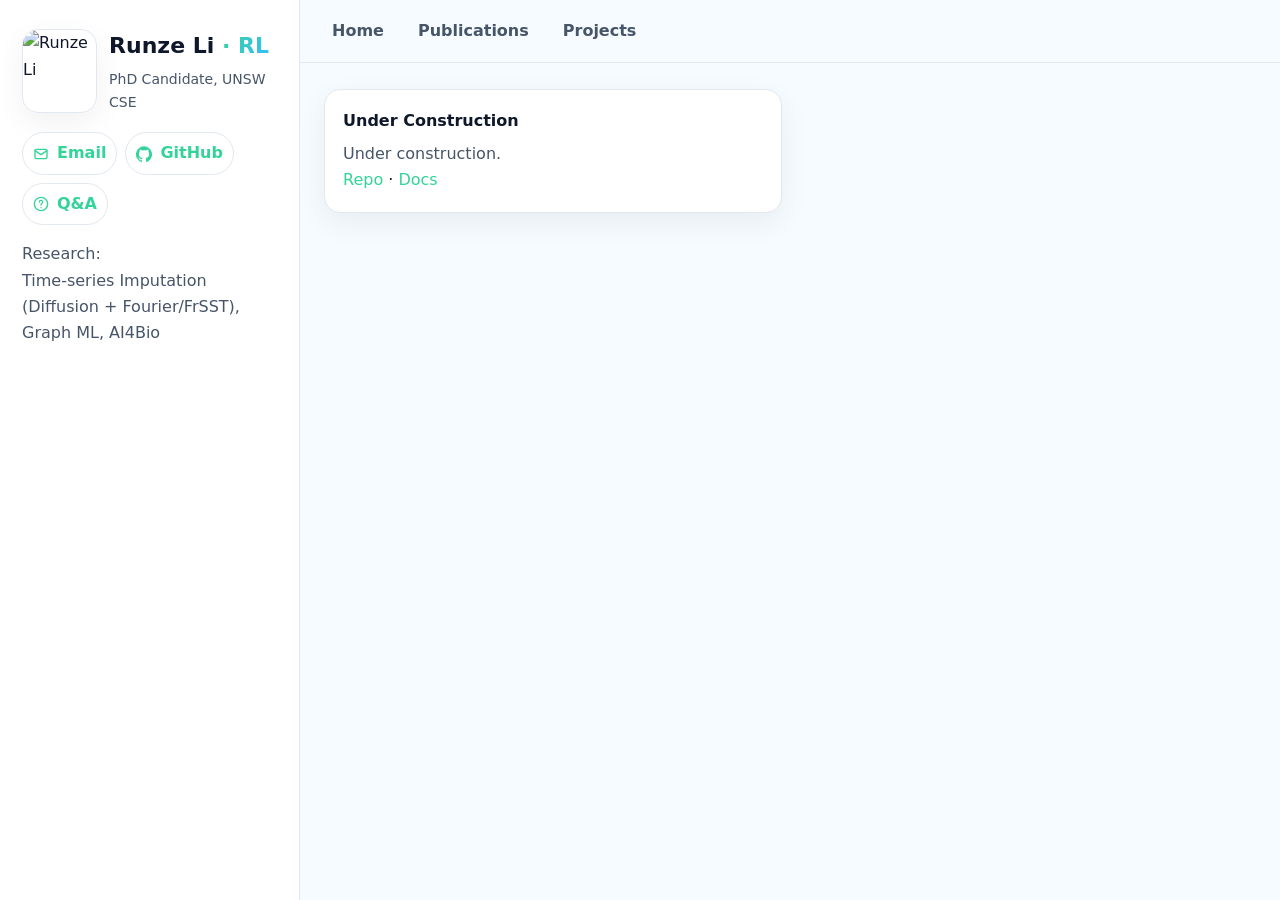
==== projects.html @ bc88df68 "init" ====
<!DOCTYPE html>
<html lang="en">
<head>
  <meta charset="utf-8" />
  <meta name="viewport" content="width=device-width, initial-scale=1" />
  <title>Projects — Runze Li</title>
  <meta name="theme-color" content="#34d399" />
  <style>
    :root{ --bg:#f6fbff; --panel:#ffffff; --text:#0f172a; --muted:#475569; --border:#e2e8f0; --accent:#34d399; --accent-2:#38bdf8; --shadow:0 10px 30px rgba(2,6,23,0.06); --sidebar-w:300px; }
    @media (prefers-color-scheme: dark){ :root{ --bg:#0b1020; --panel:#11162a; --text:#e6edf3; --muted:#9aa9b7; --border:#1f2a44; --accent:#34d399; --accent-2:#38bdf8; --shadow:0 10px 30px rgba(0,0,0,0.25);}}
    *{box-sizing:border-box} html,body{height:100%} body{margin:0; background:var(--bg); color:var(--text); font:16px/1.65 system-ui,-apple-system,Segoe UI,Roboto,Helvetica,Arial}
    a{color:var(--accent); text-decoration:none} a:hover{text-decoration:underline}
    .layout{display:flex; min-height:100vh}
    .sidebar{ position:sticky; top:0; align-self:flex-start; width:var(--sidebar-w); min-height:100vh; padding:28px 22px; border-right:1px solid var(--border); background:linear-gradient(180deg, color-mix(in srgb, var(--panel) 92%, white), var(--panel)); }
    .brand{display:flex; align-items:center; gap:12px; margin-bottom:18px}
    .avatar{width:84px; height:84px; border-radius:16px; object-fit:cover; border:1px solid var(--border); box-shadow:var(--shadow)}
    h1{font-size:22px; margin:0}
    .role{color:var(--muted); font-size:14px; margin-top:4px}
    .chips{display:flex; flex-wrap:wrap; gap:8px; margin-top:14px}
    .chip{display:inline-flex; align-items:center; gap:8px; padding:7px 10px; border-radius:999px; border:1px solid var(--border); background:var(--panel); font-weight:600}
    .accent{background:linear-gradient(120deg, var(--accent), var(--accent-2)); -webkit-background-clip:text; background-clip:text; color:transparent; font-weight:800}

    .main{flex:1; display:flex; flex-direction:column; min-width:0;}
    .header{ position:sticky; top:0; z-index:10; backdrop-filter:saturate(180%) blur(8px); background:color-mix(in srgb, var(--bg) 85%, transparent); border-bottom:1px solid var(--border); }
    .nav{max-width:1100px; margin:0 auto; display:flex; align-items:center; gap:10px; padding:10px 20px}
    .nav a{padding:8px 12px; border-radius:10px; color:var(--muted); font-weight:700}
    .nav a:hover{background:var(--panel); color:var(--text); text-decoration:none; border:1px solid var(--border)}
    .content{flex:1; padding:26px 24px 40px}
    .wrap{max-width:1100px; margin:0 auto}
    .card{background:var(--panel); border:1px solid var(--border); padding:18px; border-radius:16px; box-shadow:var(--shadow)}
    .grid{display:grid; gap:16px} @media(min-width:720px){ .grid{grid-template-columns:1fr 1fr} }
    .project b{font-size:16px}
    .project p{margin:6px 0 0; color:var(--muted)}
    .chip svg { width: 16px; height: 16px; }

    @media (max-width: 920px){
      :root{ --sidebar-w: 100%; }
      .layout{flex-direction:column}
      .sidebar{position:static; min-height:auto; border-right:none; border-bottom:1px solid var(--border)}
    }
  </style>
</head>
<body>
  <div class="layout">
    <div id="sidebar-slot"></div>

    <div class="main">
      <div id="header-slot"></div>

      <div id="content" class="content">
        <div class="wrap">
          <div class="grid">
            <div class="card project">
              <b>Under Construction</b>
              <p>Under construction.</p>
              <div><a href="#">Repo</a> · <a href="#">Docs</a></div>
            </div>
            <!-- <div class="card project">
              <b>TimeMixer++ Imputation Bench</b>
              <p>Unified pipeline for diffusion-based imputation with frequency-bias modules (DFT/STFT/FrSST).</p>
              <div><a href="#">Repo</a> · <a href="#">Docs</a></div>
            </div>
            <div class="card project">
              <b>WCM Pretraining Toolkit</b>
              <p>Whole-cell modeling front-task datasets: transcription modules, RNAP/NTP constraints, alignment tools.</p>
              <div><a href="#">Repo</a></div>
            </div> -->
          </div>
        </div>
      </div>
    </div>
  </div>

  <script>
    async function inject(slotId, url, selector){
      const slot = document.getElementById(slotId);
      try{
        const res = await fetch(url, {credentials:'same-origin'});
        const html = await res.text();
        const doc = new DOMParser().parseFromString(html, 'text/html');
        const node = doc.querySelector(selector) || doc.body.firstElementChild;
        slot.outerHTML = node.outerHTML;
      }catch(e){
        slot.innerHTML = '<div style="padding:16px;color:#ef4444">Failed to load '+url+'</div>';
      }
    }
    inject('sidebar-slot','./sidebar.html','#sidebar');
    inject('header-slot','./header.html','#header');
  </script>
</body>
</html>
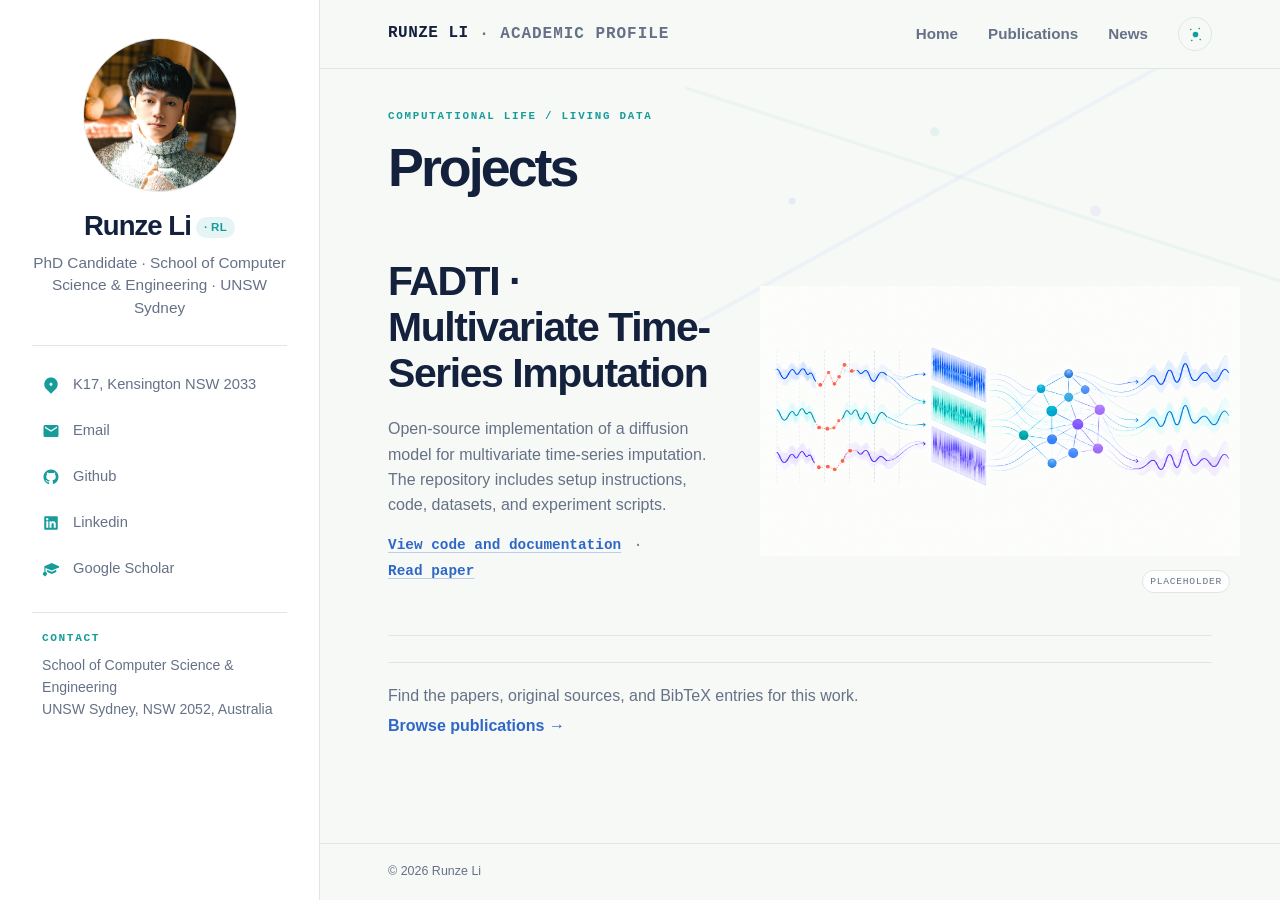
==== commit 51292a47: "update" ====
--- a/projects.html
+++ b/projects.html
@@ -4,88 +4,116 @@
   <meta charset="utf-8" />
   <meta name="viewport" content="width=device-width, initial-scale=1" />
   <title>Projects — Runze Li</title>
-  <meta name="theme-color" content="#34d399" />
-  <style>
-    :root{ --bg:#f6fbff; --panel:#ffffff; --text:#0f172a; --muted:#475569; --border:#e2e8f0; --accent:#34d399; --accent-2:#38bdf8; --shadow:0 10px 30px rgba(2,6,23,0.06); --sidebar-w:300px; }
-    @media (prefers-color-scheme: dark){ :root{ --bg:#0b1020; --panel:#11162a; --text:#e6edf3; --muted:#9aa9b7; --border:#1f2a44; --accent:#34d399; --accent-2:#38bdf8; --shadow:0 10px 30px rgba(0,0,0,0.25);}}
-    *{box-sizing:border-box} html,body{height:100%} body{margin:0; background:var(--bg); color:var(--text); font:16px/1.65 system-ui,-apple-system,Segoe UI,Roboto,Helvetica,Arial}
-    a{color:var(--accent); text-decoration:none} a:hover{text-decoration:underline}
-    .layout{display:flex; min-height:100vh}
-    .sidebar{ position:sticky; top:0; align-self:flex-start; width:var(--sidebar-w); min-height:100vh; padding:28px 22px; border-right:1px solid var(--border); background:linear-gradient(180deg, color-mix(in srgb, var(--panel) 92%, white), var(--panel)); }
-    .brand{display:flex; align-items:center; gap:12px; margin-bottom:18px}
-    .avatar{width:84px; height:84px; border-radius:16px; object-fit:cover; border:1px solid var(--border); box-shadow:var(--shadow)}
-    h1{font-size:22px; margin:0}
-    .role{color:var(--muted); font-size:14px; margin-top:4px}
-    .chips{display:flex; flex-wrap:wrap; gap:8px; margin-top:14px}
-    .chip{display:inline-flex; align-items:center; gap:8px; padding:7px 10px; border-radius:999px; border:1px solid var(--border); background:var(--panel); font-weight:600}
-    .accent{background:linear-gradient(120deg, var(--accent), var(--accent-2)); -webkit-background-clip:text; background-clip:text; color:transparent; font-weight:800}
-
-    .main{flex:1; display:flex; flex-direction:column; min-width:0;}
-    .header{ position:sticky; top:0; z-index:10; backdrop-filter:saturate(180%) blur(8px); background:color-mix(in srgb, var(--bg) 85%, transparent); border-bottom:1px solid var(--border); }
-    .nav{max-width:1100px; margin:0 auto; display:flex; align-items:center; gap:10px; padding:10px 20px}
-    .nav a{padding:8px 12px; border-radius:10px; color:var(--muted); font-weight:700}
-    .nav a:hover{background:var(--panel); color:var(--text); text-decoration:none; border:1px solid var(--border)}
-    .content{flex:1; padding:26px 24px 40px}
-    .wrap{max-width:1100px; margin:0 auto}
-    .card{background:var(--panel); border:1px solid var(--border); padding:18px; border-radius:16px; box-shadow:var(--shadow)}
-    .grid{display:grid; gap:16px} @media(min-width:720px){ .grid{grid-template-columns:1fr 1fr} }
-    .project b{font-size:16px}
-    .project p{margin:6px 0 0; color:var(--muted)}
-    .chip svg { width: 16px; height: 16px; }
-
-    @media (max-width: 920px){
-      :root{ --sidebar-w: 100%; }
-      .layout{flex-direction:column}
-      .sidebar{position:static; min-height:auto; border-right:none; border-bottom:1px solid var(--border)}
-    }
-  </style>
+<!--  <link rel="icon" href="assets/rl-logo-light.svg" media="(prefers-color-scheme: light)">-->
+  <link rel="icon" href="assets/rl-logo-light.svg" >
+<!--  <link rel="icon" href="assets/rl-logo-dark.svg"  media="(prefers-color-scheme: dark)">-->
+  <meta name="description" content="Personal academic profile of a PhD candidate in the School of Computer Science and Engineering, UNSW Sydney." />
+  <link rel="stylesheet" href="assets/css/style.css" />
 </head>
 <body>
-  <div class="layout">
-    <div id="sidebar-slot"></div>
+  <div class="container">
+    <!-- Sidebar -->
+    <aside class="sidebar" id="sidebar">
+      <div class="brand">
+        <img class="avatar" src="assets/people/runze-li.jpg" alt="Profile portrait" />
+        <div class="name">Runze Li<span class="accent"> · RL</span></div>
+        <div class="role">PhD Candidate · School of Computer Science & Engineering · UNSW Sydney</div>
 
-    <div class="main">
-      <div id="header-slot"></div>
+        <div class="chips" aria-label="Profile links">
+          <!-- Position -->
+          <a class="chip" href="https://www.google.com/maps/place/School+of+Computer+Science+and+Engineering/@-33.9188705,151.2287617,18z/data=!3m1!5s0x6b12b18a49a4eefb:0x5e0be1a85a0eca0d!4m10!1m2!2m1!1sK17+Kensington!3m6!1s0x15b83a85cd43ded:0xae9b690cb686f09f!8m2!3d-33.9188705!4d151.2309733!15sCg5LMTcgS2Vuc2luZ3RvbpIBFXVuaXZlcnNpdHlfZGVwYXJ0bWVudOABAA!16s%2Fm%2F0g5sp1g?entry=ttu&g_ep=EgoyMDI1MDgxOS4wIKXMDSoASAFQAw%3D%3D" target="_blank" rel="noopener" title="Position">
+            <svg viewBox="0 0 24 24" aria-hidden="true" focusable="false" fill="currentColor">
+              <defs>
+              <linearGradient id="h2grad" x1="0" y1="0" x2="1" y2="1">
+                <stop offset="0%" stop-color="var(--accent1)" />
+                <stop offset="100%" stop-color="var(--accent2)" />
+              </linearGradient>
+            </defs>
+            <path fill="url(#h2grad)" d="M18.364 17.364L12 23.7279L5.63604 17.364C2.12132 13.8492 2.12132 8.15076 5.63604 4.63604C9.15076 1.12132 14.8492 1.12132 18.364 4.63604C21.8787 8.15076 21.8787 13.8492 18.364 17.364ZM12 13C13.1046 13 14 12.1046 14 11C14 9.89543 13.1046 9 12 9C10.8954 9 10 9.89543 10 11C10 12.1046 10.8954 13 12 13Z"></path>
+          </svg>
+            <!-- <svg viewBox="0 0 24 24" aria-hidden="true" focusable="false"><path fill="currentColor" d="M10 2h4a2 2 0 0 1 2 2v2h2a2 2 0 0 1 2 2v3h-2V8h-4v2h-4V8H6v3H4V8a2 2 0 0 1 2-2h2V4a2 2 0 0 1 2-2Zm0 4h4V4h-4v2ZM2 13a2 2 0 0 1 2-2h16a2 2 0 0 1 2 2v5a2 2 0 0 1-2 2H4a2 2 0 0 1-2-2v-5Zm2 0v5h16v-5H4Z"/></svg> -->
+            <span>K17, Kensington NSW 2033</span>
+          </a>
+          <!-- Email -->
+          <a class="chip" href="mailto:runze.li1@unsw.edu.au" title="Email">
+            <svg viewBox="0 0 24 24" aria-hidden="true" focusable="false" fill="currentColor" ><path fill="url(#h2grad)" d="M20 4H4a2 2 0 0 0-2 2v12a2 2 0 0 0 2 2h16a2 2 0 0 0 2-2V6a2 2 0 0 0-2-2Zm0 4-8 5L4 8V6l8 5 8-5v2Z"/></svg>
+            <span>Email</span>
+          </a>
+          <!-- GitHub -->
+          <a class="chip" href="https://github.com/RazeenLI" target="_blank" rel="noopener" title="GitHub">
+            <svg viewBox="0 0 24 24" aria-hidden="true" focusable="false" fill="currentColor"><path fill="url(#h2grad)" d="M12.001 2C6.47598 2 2.00098 6.475 2.00098 12C2.00098 16.425 4.86348 20.1625 8.83848 21.4875C9.33848 21.575 9.52598 21.275 9.52598 21.0125C9.52598 20.775 9.51348 19.9875 9.51348 19.15C7.00098 19.6125 6.35098 18.5375 6.15098 17.975C6.03848 17.6875 5.55098 16.8 5.12598 16.5625C4.77598 16.375 4.27598 15.9125 5.11348 15.9C5.90098 15.8875 6.46348 16.625 6.65098 16.925C7.55098 18.4375 8.98848 18.0125 9.56348 17.75C9.65098 17.1 9.91348 16.6625 10.201 16.4125C7.97598 16.1625 5.65098 15.3 5.65098 11.475C5.65098 10.3875 6.03848 9.4875 6.67598 8.7875C6.57598 8.5375 6.22598 7.5125 6.77598 6.1375C6.77598 6.1375 7.61348 5.875 9.52598 7.1625C10.326 6.9375 11.176 6.825 12.026 6.825C12.876 6.825 13.726 6.9375 14.526 7.1625C16.4385 5.8625 17.276 6.1375 17.276 6.1375C17.826 7.5125 17.476 8.5375 17.376 8.7875C18.0135 9.4875 18.401 10.375 18.401 11.475C18.401 15.3125 16.0635 16.1625 13.8385 16.4125C14.201 16.725 14.5135 17.325 14.5135 18.2625C14.5135 19.6 14.501 20.675 14.501 21.0125C14.501 21.275 14.6885 21.5875 15.1885 21.4875C19.259 20.1133 21.9999 16.2963 22.001 12C22.001 6.475 17.526 2 12.001 2Z"></path></svg>
+            <!-- <svg viewBox="0 0 24 24" aria-hidden="true" focusable="false"><path fill="currentColor" d="M12 .5A11.5 11.5 0 0 0 .5 12.4c0 5.26 3.43 9.72 8.19 11.29.6.11.82-.27.82-.58v-2.2c-3.33.74-4.03-1.61-4.03-1.61-.55-1.42-1.35-1.8-1.35-1.8-1.1-.76.08-.74.08-.74 1.22.09 1.86 1.27 1.86 1.27 1.08 1.85 2.83 1.32 3.52 1.01.11-.8.42-1.33.76-1.64-2.66-.31-5.46-1.37-5.46-6.1 0-1.35.47-2.44 1.26-3.3-.13-.31-.55-1.58.12-3.29 0 0 1.03-.34 3.38 1.26a11.7 11.7 0 0 1 6.16 0c2.34-1.6 3.37-1.26 3.37-1.26.68 1.71.26 2.98.13 3.29.79.86 1.25 1.95 1.25 3.3 0 4.74-2.8 5.78-5.47 6.1.43.39.81 1.16.81 2.35v3.48c0 .32.22.7.83.58A11.5 11.5 0 0 0 23.5 12.4 11.5 11.5 0 0 0 12 .5Z"/></svg> -->
+            <span>Github</span>
+          </a>
+          <!-- Linkedin -->
+          <a class="chip" href="https://www.linkedin.com/in/runze-razeen-li/" target="_blank" rel="noopener" title="LinkedIn">
+            <svg viewBox="0 0 24 24" aria-hidden="true" focusable="false" fill="currentColor"><path fill="url(#h2grad)" d="M18.3362 18.339H15.6707V14.1622C15.6707 13.1662 15.6505 11.8845 14.2817 11.8845C12.892 11.8845 12.6797 12.9683 12.6797 14.0887V18.339H10.0142V9.75H12.5747V10.9207H12.6092C12.967 10.2457 13.837 9.53325 15.1367 9.53325C17.8375 9.53325 18.337 11.3108 18.337 13.6245V18.339H18.3362ZM7.00373 8.57475C6.14573 8.57475 5.45648 7.88025 5.45648 7.026C5.45648 6.1725 6.14648 5.47875 7.00373 5.47875C7.85873 5.47875 8.55173 6.1725 8.55173 7.026C8.55173 7.88025 7.85798 8.57475 7.00373 8.57475ZM8.34023 18.339H5.66723V9.75H8.34023V18.339ZM19.6697 3H4.32923C3.59498 3 3.00098 3.5805 3.00098 4.29675V19.7033C3.00098 20.4202 3.59498 21 4.32923 21H19.6675C20.401 21 21.001 20.4202 21.001 19.7033V4.29675C21.001 3.5805 20.401 3 19.6675 3H19.6697Z"></path></svg>
+            <span>Linkedin</span>
+          </a>
+          <a class="chip" href="https://scholar.google.com/citations?user=N20j5o0AAAAJ&amp;hl=zh-CN" target="_blank" rel="noopener" title="Google Scholar">
+            <svg viewBox="0 0 24 24" aria-hidden="true" focusable="false" fill="currentColor"><path fill="url(#h2grad)" d="m22.75 8.3076 -9.7954 -4.24412L3.15912 8.3076v7.2358L1.25 17.4525v2.0532l2.65909 2.6591 2.65909 -2.6591v-2.0532l-1.90906 -1.909v-4.9763l8.29548 3.5942L22.75 9.91727V8.3076ZM6.87273 13.1568l0.00699 2.8244 6.07358 2.847 6.0841 -2.8473 -0.0007 -2.8242 -5.784 2.506 -0.2981 0.1292 -0.2982 -0.1292 -5.78367 -2.5059Z"/></svg>
+            <span>Google Scholar</span>
+          </a>
+        </div>
 
-      <div id="content" class="content">
-        <div class="wrap">
-          <div class="grid">
-            <div class="card project">
-              <b>Under Construction</b>
-              <p>Under construction.</p>
-              <div><a href="#">Repo</a> · <a href="#">Docs</a></div>
-            </div>
-            <!-- <div class="card project">
-              <b>TimeMixer++ Imputation Bench</b>
-              <p>Unified pipeline for diffusion-based imputation with frequency-bias modules (DFT/STFT/FrSST).</p>
-              <div><a href="#">Repo</a> · <a href="#">Docs</a></div>
-            </div>
-            <div class="card project">
-              <b>WCM Pretraining Toolkit</b>
-              <p>Whole-cell modeling front-task datasets: transcription modules, RNAP/NTP constraints, alignment tools.</p>
-              <div><a href="#">Repo</a></div>
-            </div> -->
-          </div>
+        <div class="sidebar-section">
+          <h3>Contact</h3>
+          <p class="small">School of Computer Science & Engineering<br/>UNSW Sydney, NSW 2052, Australia</p>
         </div>
       </div>
-    </div>
+    </aside>
+
+    <!-- Main -->
+    <main class="main">
+      <header class="header" role="banner">
+        <div class="toolbar">
+          <span class="site-title"><span class="accent">Runze Li</span> · Academic Profile</span>
+          <nav class="nav" aria-label="Primary">
+            <a class="tab-btn" id="tab-home" href="index.html">Home</a>
+            <a class="tab-btn" id="tab-publications" href="publications.html">Publications</a>
+            <a class="tab-btn active" id="tab-projects" href="projects.html" aria-current="page" hidden>Projects</a>
+            <a class="tab-btn" id="tab-news" href="news.html">News</a>
+            <button class="theme-toggle" id="themeToggle" title="Toggle theme" aria-label="Toggle theme">
+              <svg class="icon-sun" viewBox="0 0 24 24" aria-hidden="true"><path fill="url(#h2grad)"  d="M6.76 4.84 5.34 3.42 3.92 4.84l1.42 1.42 1.42-1.42Zm10.48 14.32 1.42 1.42 1.42-1.42-1.42-1.42-1.42 1.42ZM12 4V2h-0v2h0Zm0 18v-2h0v2h0ZM4 12H2v0h2v0Zm18 0h-2v0h2v0ZM6.76 19.16l-1.42 1.42 1.42 1.42 1.42-1.42-1.42-1.42Zm10.48-14.32 1.42-1.42-1.42-1.42-1.42 1.42 1.42 1.42ZM12 8a4 4 0 1 1 0 8 4 4 0 0 1 0-8Z"/></svg>
+              <svg class="icon-moon" viewBox="0 0 24 24" aria-hidden="true"><path fill="url(#h2grad)" d="M21 12.79A9 9 0 1 1 11.21 3 7 7 0 0 0 21 12.79Z"/></svg>
+            </button>
+            <!-- <button class="mobile-toggle" id="toggleSidebar" title="Toggle sidebar" aria-label="Toggle sidebar">
+              <svg width="18" height="18" viewBox="0 0 24 24" aria-hidden="true"><path fill="url(#h2grad)" d="M3 6h18v2H3V6Zm0 5h18v2H3v-2Zm0 5h18v2H3v-2Z"/></svg>
+              Sidebar
+            </button> -->
+          </nav>
+        </div>
+      </header>
+
+      <section class="content">
+        <section id="projects" class="tab-panel active" role="tabpanel" aria-labelledby="tab-projects">
+          <h1>Projects</h1>
+          <ul class="pub-list">
+            <li class="pub-item">
+              <div class="project-copy">
+                <div class="title">FADTI · Multivariate Time-Series Imputation</div>
+                <p>Open-source implementation of a diffusion model for multivariate time-series imputation. The repository includes setup instructions, code, datasets, and experiment scripts.</p>
+                <div class="meta"><a href="https://github.com/RazeenLI/FADTI" target="_blank" rel="noopener">View code and documentation</a> · <a href="https://arxiv.org/abs/2512.15116" target="_blank" rel="noopener">Read paper</a></div>
+              </div>
+              <figure class="project-figure">
+                <img src="assets/placeholders/fadti-project.png" alt="Placeholder for the FADTI project figure">
+                <span class="placeholder-badge">Placeholder</span>
+              </figure>
+            </li>
+          </ul>
+          <div class="research-footer">
+            <p>Find the papers, original sources, and BibTeX entries for this work.</p>
+            <a href="publications.html">Browse publications →</a>
+          </div>
+        </section>
+      </section>
+
+      <footer>
+        © <span id="year"></span> Runze Li
+      </footer>
+    </main>
   </div>
 
-  <script>
-    async function inject(slotId, url, selector){
-      const slot = document.getElementById(slotId);
-      try{
-        const res = await fetch(url, {credentials:'same-origin'});
-        const html = await res.text();
-        const doc = new DOMParser().parseFromString(html, 'text/html');
-        const node = doc.querySelector(selector) || doc.body.firstElementChild;
-        slot.outerHTML = node.outerHTML;
-      }catch(e){
-        slot.innerHTML = '<div style="padding:16px;color:#ef4444">Failed to load '+url+'</div>';
-      }
-    }
-    inject('sidebar-slot','./sidebar.html','#sidebar');
-    inject('header-slot','./header.html','#header');
-  </script>
+  <script src="assets/js/main.js"></script>
 </body>
 </html>
--- a/assets/css/style.css
+++ b/assets/css/style.css
@@ -0,0 +1,990 @@
+:root {
+  --sidebar-width: 320px;
+  --page-gutter: 68px;
+  --bg: #f7f9f7;
+  --surface: #ffffff;
+  --text: #14213d;
+  --muted: #657186;
+  --border: #dfe7e4;
+  --teal: #169d9b;
+  --blue: #3976e6;
+  --violet: #8b5cf6;
+  --coral: #f07867;
+  --link: #2f67c8;
+  --font: Inter, ui-sans-serif, -apple-system, BlinkMacSystemFont, "Segoe UI", Helvetica, Arial, sans-serif;
+  --mono: "SFMono-Regular", Consolas, "Liberation Mono", monospace;
+}
+
+:root[data-theme="dark"] {
+  --bg: #0d1424;
+  --surface: #111c30;
+  --text: #edf4ff;
+  --muted: #a5b1c4;
+  --border: #283951;
+  --teal: #36c4bb;
+  --blue: #79a5ff;
+  --violet: #b291ff;
+  --coral: #ff907f;
+  --link: #91b8ff;
+}
+
+* { box-sizing: border-box; }
+[hidden] { display: none !important; }
+html { min-height: 100%; scroll-behavior: smooth; }
+
+body {
+  margin: 0;
+  min-height: 100%;
+  color: var(--text);
+  background: var(--bg);
+  font-family: var(--font);
+  font-size: 16px;
+  line-height: 1.58;
+  -webkit-font-smoothing: antialiased;
+}
+
+a { color: inherit; text-decoration: none; }
+a:focus-visible, button:focus-visible {
+  outline: 3px solid color-mix(in srgb, var(--blue) 42%, transparent);
+  outline-offset: 3px;
+}
+
+.container { display: flex; min-height: 100vh; }
+
+.sidebar {
+  position: sticky;
+  top: 0;
+  align-self: flex-start;
+  width: var(--sidebar-width);
+  min-width: var(--sidebar-width);
+  height: 100vh;
+  overflow: auto;
+  padding: 38px 32px 30px;
+  background: var(--surface);
+  border-right: 1px solid var(--border);
+}
+
+.brand {
+  display: flex;
+  flex-direction: column;
+  align-items: flex-start;
+}
+
+.avatar {
+  width: 154px;
+  height: 154px;
+  margin: 0 auto 18px;
+  align-self: center;
+  object-fit: cover;
+  border: 1px solid var(--border);
+  border-radius: 50%;
+}
+
+.name {
+  width: 100%;
+  font-size: 1.72rem;
+  font-weight: 750;
+  line-height: 1.15;
+  letter-spacing: -.035em;
+  text-align: center;
+}
+
+.accent {
+  display: inline-flex;
+  margin-left: 5px;
+  padding: 4px 8px;
+  color: var(--teal);
+  background: color-mix(in srgb, var(--teal) 11%, transparent);
+  border-radius: 999px;
+  font-size: .72rem;
+  font-weight: 750;
+  letter-spacing: .03em;
+  vertical-align: middle;
+}
+
+.role {
+  width: 100%;
+  margin-top: 10px;
+  color: var(--muted);
+  font-size: .96rem;
+  line-height: 1.48;
+  text-align: center;
+}
+
+.chips {
+  width: 100%;
+  display: grid;
+  gap: 4px;
+  margin-top: 25px;
+  padding-top: 18px;
+  border-top: 1px solid var(--border);
+}
+
+.chip {
+  display: grid;
+  grid-template-columns: 20px minmax(0, 1fr);
+  align-items: center;
+  gap: 11px;
+  min-height: 42px;
+  padding: 7px 10px;
+  color: var(--muted);
+  border-radius: 8px;
+  font-size: .92rem;
+  transition: color .16s ease, background .16s ease;
+}
+
+.chip:hover {
+  color: var(--text);
+  background: color-mix(in srgb, var(--teal) 8%, transparent);
+}
+
+.chip svg { width: 18px; height: 18px; flex: 0 0 auto; }
+.chip svg path, h2 svg path, .theme-toggle svg path { fill: var(--teal); }
+
+.sidebar-section {
+  width: 100%;
+  margin-top: 22px;
+  padding: 18px 10px 0;
+  border-top: 1px solid var(--border);
+}
+
+.sidebar-section h3 {
+  margin: 0 0 8px;
+  color: var(--teal);
+  font-family: var(--mono);
+  font-size: .7rem;
+  letter-spacing: .14em;
+  text-transform: uppercase;
+}
+
+.sidebar p.small {
+  margin: 0;
+  color: var(--muted);
+  font-size: .88rem;
+}
+
+.main {
+  min-width: 0;
+  flex: 1;
+  display: flex;
+  flex-direction: column;
+}
+
+.header {
+  position: sticky;
+  top: 0;
+  z-index: 20;
+  background: color-mix(in srgb, var(--bg) 89%, transparent);
+  border-bottom: 1px solid var(--border);
+  backdrop-filter: blur(16px);
+}
+
+.toolbar {
+  width: 100%;
+  min-height: 68px;
+  padding: 0 var(--page-gutter);
+  display: flex;
+  align-items: center;
+  justify-content: space-between;
+}
+
+.site-title {
+  color: var(--muted);
+  font-family: var(--mono);
+  font-size: 1rem;
+  font-weight: 700;
+  letter-spacing: .06em;
+  text-transform: uppercase;
+}
+
+.site-title .accent {
+  margin: 0;
+  padding: 0;
+  color: var(--text);
+  background: transparent;
+  font: inherit;
+}
+
+.nav {
+  align-self: stretch;
+  display: flex;
+  align-items: stretch;
+  gap: 30px;
+}
+
+.tab-btn {
+  position: relative;
+  display: inline-flex;
+  align-items: center;
+  color: var(--muted);
+  font-size: .95rem;
+  font-weight: 600;
+}
+
+.tab-btn::after {
+  content: "";
+  position: absolute;
+  left: 0;
+  right: 0;
+  bottom: -1px;
+  height: 2px;
+  background: linear-gradient(90deg, var(--teal), var(--blue));
+  transform: scaleX(0);
+  transition: transform .16s ease;
+}
+
+.tab-btn:hover, .tab-btn.active { color: var(--text); }
+.tab-btn:hover::after, .tab-btn.active::after { transform: scaleX(1); }
+
+.theme-toggle {
+  align-self: center;
+  display: grid;
+  place-items: center;
+  width: 34px;
+  height: 34px;
+  padding: 0;
+  color: var(--teal);
+  background: transparent;
+  border: 1px solid var(--border);
+  border-radius: 50%;
+  cursor: pointer;
+}
+
+.theme-toggle svg { width: 17px; height: 17px; }
+:root[data-theme="light"] .icon-moon { display: none; }
+:root[data-theme="dark"] .icon-sun { display: none; }
+
+.content {
+  position: relative;
+  width: 100%;
+  margin: 0;
+  padding: 40px var(--page-gutter) 72px;
+}
+
+.content::before {
+  content: "";
+  position: absolute;
+  z-index: -1;
+  top: 0;
+  right: 0;
+  width: 62%;
+  height: 330px;
+  opacity: .65;
+  background:
+    radial-gradient(circle at 18% 40%, color-mix(in srgb, var(--blue) 16%, transparent) 0 3px, transparent 4px),
+    radial-gradient(circle at 42% 19%, color-mix(in srgb, var(--teal) 13%, transparent) 0 4px, transparent 5px),
+    radial-gradient(circle at 69% 43%, color-mix(in srgb, var(--violet) 12%, transparent) 0 5px, transparent 6px),
+    linear-gradient(151deg, transparent 39%, color-mix(in srgb, var(--blue) 8%, transparent) 39.3% 39.7%, transparent 40%),
+    linear-gradient(18deg, transparent 59%, color-mix(in srgb, var(--teal) 8%, transparent) 59.3% 59.7%, transparent 60%);
+  pointer-events: none;
+}
+
+.tab-panel { display: none; }
+.tab-panel.active { display: block; }
+
+h1, h2, h3 { margin-top: 0; color: var(--text); font-family: var(--font); }
+
+h1 {
+  margin-bottom: 28px;
+  font-size: clamp(2.75rem, 4.2vw, 3.8rem);
+  line-height: 1.02;
+  letter-spacing: -.055em;
+  font-weight: 760;
+}
+
+h1::before {
+  content: "COMPUTATIONAL LIFE  /  LIVING DATA";
+  display: block;
+  margin-bottom: 17px;
+  color: var(--teal);
+  font-family: var(--mono);
+  font-size: .68rem;
+  line-height: 1.3;
+  font-weight: 700;
+  letter-spacing: .16em;
+}
+
+h2 {
+  display: flex;
+  align-items: center;
+  gap: 9px;
+  margin: 44px 0 20px;
+  font-size: 1.75rem;
+  line-height: 1.2;
+  letter-spacing: -.025em;
+}
+
+h2 svg { width: .82em; height: .82em; }
+h3 { font-size: 1.08rem; line-height: 1.35; }
+p { margin: 8px 0 12px; }
+ul { margin: 0; padding: 0; }
+li { margin: 0; }
+.muted { color: var(--muted); }
+
+.intro a, .content p > a {
+  color: var(--link);
+  text-decoration: underline;
+  text-decoration-color: color-mix(in srgb, var(--link) 34%, transparent);
+  text-underline-offset: 3px;
+}
+
+/* Home */
+.about-hero {
+  position: relative;
+  min-height: 405px;
+  padding: 4px 52% 30px 0;
+}
+
+.about-hero h1 { margin-bottom: 24px; }
+
+.about-hero .intro {
+  max-width: 650px;
+  color: var(--muted);
+  font-size: 1rem;
+}
+
+.about-hero .intro:first-of-type { color: var(--text); }
+
+.science-visual {
+  position: absolute;
+  top: 54px;
+  right: -18px;
+  width: 60%;
+  height: 330px;
+  display: flex;
+  align-items: center;
+}
+
+.science-visual img {
+  width: 100%;
+  height: 100%;
+  object-fit: contain;
+  mix-blend-mode: darken;
+}
+
+.placeholder-badge {
+  position: absolute;
+  right: 10px;
+  bottom: 8px;
+  padding: 3px 7px;
+  color: var(--muted);
+  background: color-mix(in srgb, var(--surface) 88%, transparent);
+  border: 1px solid var(--border);
+  border-radius: 999px;
+  font-family: var(--mono);
+  font-size: .6rem;
+  letter-spacing: .08em;
+  text-transform: uppercase;
+}
+
+#home .news-list {
+  list-style: none;
+  display: grid;
+  grid-auto-flow: column;
+  grid-auto-columns: calc((100% - 54px) / 4);
+  gap: 18px;
+  overflow-x: auto;
+  overscroll-behavior-inline: contain;
+  padding: 0 0 14px;
+  scroll-padding-inline: 1px;
+  scroll-snap-type: inline mandatory;
+  scrollbar-color: color-mix(in srgb, var(--teal) 58%, transparent) transparent;
+  scrollbar-width: thin;
+}
+
+#home .news-list:focus-visible {
+  outline: 3px solid color-mix(in srgb, var(--blue) 34%, transparent);
+  outline-offset: 5px;
+}
+
+#home .news-list::-webkit-scrollbar { height: 7px; }
+#home .news-list::-webkit-scrollbar-track { background: transparent; }
+#home .news-list::-webkit-scrollbar-thumb {
+  background: color-mix(in srgb, var(--teal) 48%, transparent);
+  border-radius: 999px;
+}
+
+#home .news-list::before, #home .news-item::before { display: none; }
+
+#home .news-item {
+  display: block;
+  min-width: 0;
+  padding: 0;
+  background: transparent;
+  border: 0;
+  border-radius: 0;
+  scroll-snap-align: start;
+}
+
+#home .news-thumb-link {
+  width: 100%;
+  display: block;
+  overflow: hidden;
+  border-radius: 10px;
+}
+
+#home .news-thumb {
+  width: 100%;
+  aspect-ratio: 16 / 9;
+  display: block;
+  object-fit: cover;
+}
+
+#home .news-body { padding: 14px 0 0; }
+#home .news-item h3 { margin: 0 0 7px; font-size: 1.05rem; }
+#home .news-item .muted { font-size: .9rem; }
+
+.news-meta {
+  color: var(--teal);
+  font-family: var(--mono);
+  font-size: .72rem;
+}
+
+.news-actions { margin-top: 8px; }
+
+.read-more,
+.pub-item .meta a {
+  color: var(--link);
+  font-weight: 650;
+  text-decoration: underline;
+  text-decoration-color: color-mix(in srgb, var(--link) 30%, transparent);
+  text-underline-offset: 3px;
+}
+
+.edu-list {
+  display: grid;
+  grid-template-columns: repeat(3, minmax(0, 1fr));
+  gap: 28px;
+}
+
+.edu-item {
+  min-width: 0;
+  padding: 20px 0 4px;
+  border-top: 2px solid var(--border);
+}
+
+.edu-header {
+  display: grid;
+  grid-template-columns: 76px 1fr;
+  gap: 16px;
+  align-items: start;
+}
+
+.edu-logo {
+  width: 68px;
+  height: 68px;
+  object-fit: contain;
+}
+
+.edu-header > div:first-of-type { min-width: 0; }
+.degree { font-weight: 720; line-height: 1.35; }
+.field, .school { color: var(--muted); font-size: .9rem; }
+.dates {
+  grid-column: 2;
+  color: var(--teal);
+  font-family: var(--mono);
+  font-size: .72rem;
+}
+
+/* Publications */
+.pub-list {
+  list-style: none;
+  width: 100%;
+  border-top: 1px solid var(--border);
+}
+
+#publications .pub-item {
+  display: grid;
+  grid-template-columns: 78px 240px minmax(0, 1fr);
+  gap: 24px;
+  align-items: start;
+  padding: 26px 0;
+  border-bottom: 1px solid var(--border);
+}
+
+.pub-year {
+  align-self: start;
+  padding-top: 5px;
+  color: var(--text);
+  font-size: 1.45rem;
+  font-weight: 720;
+}
+
+.pub-figure {
+  position: relative;
+  align-self: start;
+  width: 240px;
+  aspect-ratio: 4 / 3;
+  margin: 18px 0 0;
+  overflow: hidden;
+  background: #fff;
+  border-radius: 12px;
+}
+
+.pub-figure img {
+  width: 100%;
+  height: 100%;
+  display: block;
+  object-fit: cover;
+}
+
+.pub-content {
+  min-width: 0;
+  align-self: start;
+}
+
+.pub-category {
+  margin-bottom: 9px;
+  color: var(--teal);
+  font-family: var(--mono);
+  font-size: .68rem;
+  font-weight: 700;
+  letter-spacing: .12em;
+  text-transform: uppercase;
+}
+
+#publications .pub-item:nth-child(2) .pub-category { color: var(--violet); }
+#publications .pub-item:nth-child(3) .pub-category { color: var(--blue); }
+#publications .pub-item:nth-child(4) .pub-category { color: var(--coral); }
+
+.pub-item .title {
+  font-size: 1.18rem;
+  font-weight: 720;
+  line-height: 1.35;
+  letter-spacing: -.018em;
+}
+
+.pub-item .meta {
+  margin-top: 7px;
+  color: var(--muted);
+  font-size: .9rem;
+}
+
+.pub-item .meta strong { color: var(--text); }
+.pub-item .pub-venue {
+  margin-top: 4px;
+  color: var(--teal);
+  font-family: var(--mono);
+  font-size: .76rem;
+}
+.pub-item .pub-venue strong { color: inherit; }
+.pub-item .meta a { display: inline-block; margin: 4px 4px 0 0; }
+.pub-item .pub-authors a {
+  display: inline;
+  margin: 0;
+  color: inherit;
+  text-decoration: underline;
+  text-decoration-color: color-mix(in srgb, var(--muted) 28%, transparent);
+  text-underline-offset: 2px;
+}
+.pub-item .pub-authors a:hover { color: var(--link); }
+
+.pub-abstract {
+  margin-top: 9px;
+  overflow-anchor: none;
+}
+
+.pub-abstract summary {
+  width: max-content;
+  color: var(--link);
+  cursor: pointer;
+  font-size: .9rem;
+  font-weight: 650;
+  list-style: none;
+  text-decoration: underline;
+  text-decoration-color: color-mix(in srgb, var(--link) 30%, transparent);
+  text-underline-offset: 3px;
+}
+
+.pub-abstract summary::-webkit-details-marker { display: none; }
+.pub-abstract summary::after {
+  content: "+";
+  display: inline-block;
+  margin-left: 7px;
+  color: var(--teal);
+  font-family: var(--mono);
+  text-decoration: none;
+}
+.pub-abstract[open] summary::after { content: "−"; }
+
+.pub-abstract p {
+  max-width: 78ch;
+  margin: 11px 0 0;
+  color: var(--muted);
+  font-size: .9rem;
+  line-height: 1.68;
+}
+
+.research-footer {
+  margin-top: 26px;
+  padding-top: 20px;
+  border-top: 1px solid var(--border);
+}
+
+.research-footer p { margin: 0 0 5px; color: var(--muted); }
+.research-footer a { color: var(--link); font-weight: 700; }
+
+/* Project */
+#projects .pub-list { border-top: 0; }
+
+#projects .pub-item {
+  display: grid;
+  grid-template-columns: minmax(330px, .82fr) minmax(480px, 1.18fr);
+  gap: 42px;
+  align-items: center;
+  padding: 18px 0 34px;
+  border-bottom: 1px solid var(--border);
+}
+
+.project-copy { min-width: 0; }
+
+#projects .title {
+  font-size: clamp(1.8rem, 3.2vw, 2.65rem);
+  font-weight: 750;
+  line-height: 1.12;
+  letter-spacing: -.035em;
+}
+
+#projects .pub-item p {
+  max-width: 50ch;
+  margin-top: 20px;
+  color: var(--muted);
+}
+
+.project-figure {
+  position: relative;
+  width: 100%;
+  margin: 0;
+}
+
+.project-figure img {
+  width: 100%;
+  display: block;
+  object-fit: contain;
+}
+
+/* News index */
+#news .news-list {
+  position: relative;
+  list-style: none;
+  margin: 0;
+  padding: 0;
+}
+
+#news .news-list::before {
+  content: "";
+  position: absolute;
+  left: 7px;
+  top: 30px;
+  bottom: 30px;
+  width: 2px;
+  border-radius: 999px;
+  background: linear-gradient(var(--coral), var(--blue), var(--teal), var(--violet));
+}
+
+#news .news-item {
+  position: relative;
+  display: grid;
+  grid-template-columns: 118px 220px minmax(0, 1fr);
+  gap: 22px;
+  align-items: start;
+  padding: 24px 0 24px 38px;
+  border-bottom: 1px solid var(--border);
+}
+
+#news .news-item::before {
+  content: "";
+  position: absolute;
+  left: 0;
+  top: 29px;
+  width: 16px;
+  height: 16px;
+  border: 4px solid var(--bg);
+  border-radius: 50%;
+  background: var(--blue);
+}
+
+#news .news-item:nth-child(1)::before { background: var(--coral); }
+#news .news-item:nth-child(3)::before { background: var(--teal); }
+#news .news-item:nth-child(4)::before { background: var(--violet); }
+
+#news .news-when {
+  min-width: 0;
+  padding-top: 1px;
+}
+
+#news .news-year {
+  color: var(--text);
+  font-size: 1.32rem;
+  font-weight: 760;
+  line-height: 1.15;
+}
+
+#news .news-date-place {
+  display: grid;
+  gap: 3px;
+  margin-top: 8px;
+  color: var(--muted);
+  font-family: var(--mono);
+  font-size: .82rem;
+  line-height: 1.5;
+}
+
+#news .news-date-place time,
+#news .news-place { display: block; }
+
+#news .news-place { color: var(--teal); }
+
+#news .news-thumb-link {
+  width: 100%;
+  display: block;
+  overflow: hidden;
+  border-radius: 11px;
+}
+
+#news .news-thumb {
+  width: 100%;
+  aspect-ratio: 16 / 10.5;
+  display: block;
+  object-fit: cover;
+}
+
+#news .news-body { min-width: 0; }
+#news .news-item h3 {
+  margin: 0;
+  font-size: 1.12rem;
+  line-height: 1.35;
+}
+#news .news-item .muted {
+  margin: 8px 0 0;
+  font-size: .92rem;
+  line-height: 1.58;
+}
+#news .news-actions { margin-top: 9px; }
+
+/* News details */
+.article {
+  width: 100%;
+  max-width: none;
+  padding: 0;
+}
+
+.article h1 { max-width: 960px; }
+.article > p, .article > header, .article > h2, .article > ul { max-width: 900px; }
+
+.back {
+  display: inline-block;
+  margin-bottom: 24px;
+  color: var(--link);
+  border-bottom: 1px solid color-mix(in srgb, var(--link) 34%, transparent);
+}
+
+.hero {
+  width: 100%;
+  max-height: 620px;
+  margin-top: 24px;
+  display: block;
+  object-fit: cover;
+  border-radius: 10px;
+}
+
+.meta { color: var(--teal); font-family: var(--mono); font-size: .75rem; }
+
+.gallery {
+  display: grid;
+  grid-template-columns: repeat(auto-fit, minmax(260px, 1fr));
+  gap: 18px;
+  margin-top: 28px;
+}
+
+figure { margin: 0; }
+figure img {
+  width: 100%;
+  aspect-ratio: 4 / 3;
+  display: block;
+  object-fit: cover;
+  border-radius: 9px;
+}
+
+figcaption { margin-top: 7px; color: var(--muted); font-size: .86rem; }
+
+time, .dates, .dates time, footer time {
+  font-family: var(--mono);
+  font-variant-numeric: tabular-nums;
+}
+
+footer {
+  margin-top: auto;
+  padding: 18px var(--page-gutter);
+  color: var(--muted);
+  border-top: 1px solid var(--border);
+  font-size: .78rem;
+}
+
+.mobile-toggle { display: none; }
+.uc-sign { width: 100%; height: auto; display: block; }
+
+:root[data-theme="dark"] .science-visual img,
+:root[data-theme="dark"] .project-figure img,
+:root[data-theme="dark"] .pub-figure img,
+:root[data-theme="dark"] .edu-logo {
+  filter: brightness(.72) saturate(.85);
+}
+
+@media (max-width: 1050px) {
+  :root {
+    --sidebar-width: 275px;
+    --page-gutter: 52px;
+  }
+  .sidebar { padding-inline: 27px; }
+
+  #home .news-list {
+    grid-auto-columns: min(44%, 320px);
+    gap: 16px;
+  }
+  .edu-list { gap: 18px; }
+
+  #publications .pub-item {
+    grid-template-columns: 62px 190px minmax(0, 1fr);
+    gap: 18px;
+  }
+  #publications .pub-figure { width: 190px; }
+
+  #projects .pub-item { grid-template-columns: 1fr; }
+  .project-figure { max-width: 760px; }
+
+  #news .news-item {
+    grid-template-columns: 104px 170px minmax(0, 1fr);
+    gap: 16px;
+    padding-left: 32px;
+  }
+}
+
+@media (max-width: 800px) {
+  :root { --page-gutter: 48px; }
+
+  .container { flex-direction: column; }
+
+  .sidebar {
+    position: relative;
+    width: 100%;
+    min-width: 0;
+    height: auto;
+    padding: 22px 24px;
+  }
+
+  .brand {
+    display: grid;
+    grid-template-columns: 92px 1fr;
+    column-gap: 20px;
+    align-items: center;
+  }
+
+  .avatar {
+    grid-row: 1 / span 2;
+    width: 92px;
+    height: 92px;
+    margin: 0;
+  }
+
+  .name { font-size: 1.45rem; }
+  .role { margin-top: 6px; }
+  .chips {
+    grid-column: 1 / -1;
+    grid-template-columns: repeat(3, minmax(0, 1fr));
+    margin-top: 18px;
+    padding-top: 14px;
+  }
+  .sidebar-section { display: none; }
+
+  .site-title { display: none; }
+  .nav { width: 100%; justify-content: space-between; gap: 15px; }
+  .theme-toggle { margin-left: auto; }
+
+  .content { padding-block: 36px 60px; }
+
+  .about-hero { min-height: 0; padding-right: 0; }
+  .science-visual {
+    position: relative;
+    top: auto;
+    right: auto;
+    width: 100%;
+    height: auto;
+    margin-top: 24px;
+  }
+
+  #home .news-list { grid-auto-columns: min(72vw, 480px); }
+
+  .edu-list { grid-template-columns: 1fr; }
+
+  #publications .pub-item {
+    grid-template-columns: 62px 150px minmax(0, 1fr);
+    gap: 16px;
+  }
+  #publications .pub-figure { width: 150px; }
+
+}
+
+@media (max-width: 600px) {
+  :root { --page-gutter: 32px; }
+
+  .sidebar { padding: 18px 16px; }
+  .chips { grid-template-columns: repeat(2, minmax(0, 1fr)); }
+  .chip { font-size: .82rem; }
+
+  .toolbar { min-height: 60px; overflow-x: auto; }
+  .nav { min-width: max-content; gap: 17px; }
+  .tab-btn { font-size: .82rem; }
+
+  .content { padding-block: 30px 48px; }
+  h1 { font-size: 2.65rem; }
+  h1::before { font-size: .58rem; letter-spacing: .12em; }
+
+  #home .news-list { grid-auto-columns: min(84vw, 340px); }
+  .edu-header {
+    grid-template-columns: 68px 1fr;
+    gap: 14px;
+  }
+  .edu-logo {
+    width: 60px;
+    height: 60px;
+  }
+
+  #publications .pub-item {
+    grid-template-columns: 52px minmax(0, 1fr);
+    gap: 14px;
+    padding: 22px 0;
+  }
+  #publications .pub-year { font-size: 1rem; }
+  #publications .pub-figure { display: none; }
+
+  #news .news-list::before { left: 6px; }
+  #news .news-item {
+    grid-template-columns: 1fr;
+    gap: 13px;
+    padding: 20px 0 26px 30px;
+  }
+  #news .news-item::before {
+    left: 0;
+    top: 24px;
+    width: 14px;
+    height: 14px;
+  }
+  #news .news-date-place {
+    display: flex;
+    flex-wrap: wrap;
+    gap: 3px 10px;
+    margin-top: 5px;
+  }
+  #news .news-thumb-link { width: 100%; }
+
+  #projects .title { font-size: 1.9rem; }
+  .gallery { grid-template-columns: 1fr; }
+}
+
+@media (prefers-reduced-motion: reduce) {
+  *, *::before, *::after {
+    scroll-behavior: auto !important;
+    transition: none !important;
+  }
+}
